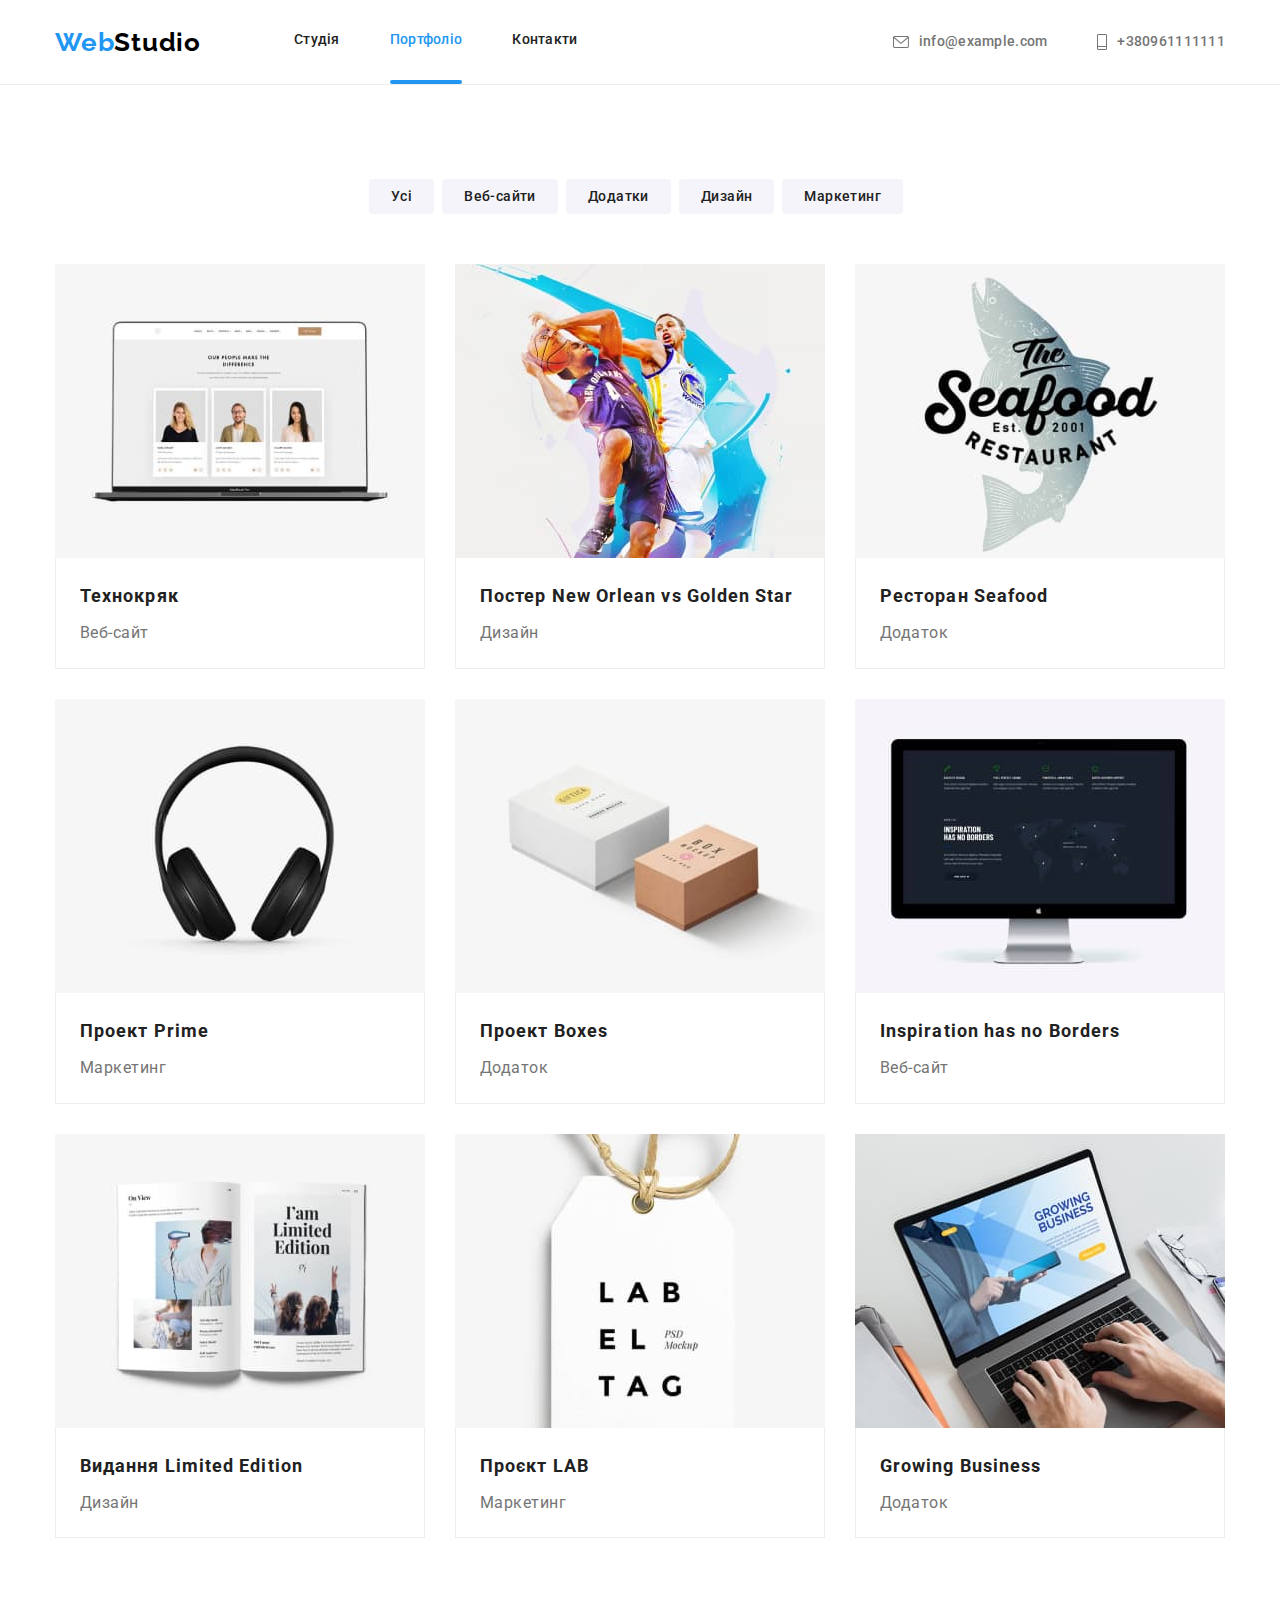
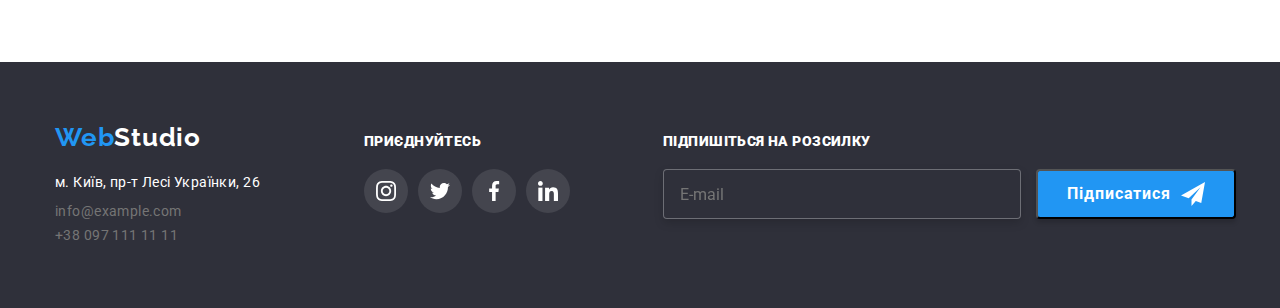
==== portfolio.html @ e0f7c29e "HW06_06092022" ====
<!DOCTYPE html>
<html lang="uk">

<head>
    <meta charset="UTF-8">
    <meta http-equiv="X-UA-Compatible" content="IE=edge">
    <meta name="viewport" content="width=device-width, initial-scale=1.0">
    <title>Головна</title>

    <link rel="preconnect" href="https://fonts.googleapis.com">
    <link rel="preconnect" href="https://fonts.gstatic.com" crossorigin>
    <link
        href="https://fonts.googleapis.com/css2?family=Raleway:wght@700&family=Roboto:wght@400;500;700;900&display=swap"
        rel="stylesheet">
    <link rel="stylesheet"
        href="https://cdnjs.cloudflare.com/ajax/libs/modern-normalize/1.1.0/modern-normalize.min.css">
    <link rel="stylesheet" href="./css/styles.css">
</head>


    <!-- Оглавление -->
    <header class="header portfolio">
        <div class="container header-container">
            <nav class="navigation">
                <a href="" class="webstudio"><span class="web">Web</span><span class="studio">Studio</span></a>
                <ul class="nav-list">
                    <li class="nav-listitem"><a href="./index.html" class="href">Студія</a></li>
                    <li class="nav-listitem"><a href="./portfolio.html" class="href current">Портфоліо</a></li>
    
                    <li class="nav-listitem"><a href="/" class="href">Контакти</a></li>
    
                </ul>
            </nav>
    
            <ul class="nav-listcontacts">
                <li class="email">
    
                    <a href="mailto:info@example.com" class="contacts">
                        <svg class="envelope contacts" width="16" height="12">
                            <use href="./images/sprite.svg#icon-envelope">
                            </use>
                        </svg>
                        info@example.com</a>
    
                </li>
    
                <li class="tel">
    
                    <a href="tel:0961111111" class="contacts">
                        <svg class="smartphone contacts" width="10" height="16">
                            <use href="./images/sprite.svg#icon-smartphone">
                            </use>
                        </svg>
                        +380961111111
                    </a>
                </li>
            </ul>
        </div>
    </header>


    <main class="main-portfolio">
        <!-- Види послуг -->
        <section class="section section-portfolio">
        <div class="container"> 
            <h1 hidden> Наші проекти</h1>
            <ul class="button-types">
                <li class="buttons"><button type="button" class="button-other">Усі</button></li>
                <li class="buttons"><button type="button" class="button-other">Веб-сайти</button></li>
                <li class="buttons"><button type="button" class="button-other">Додатки</button></li>
                <li class="buttons"><button type="button" class="button-other">Дизайн</button></li>
                <li class="buttons"><button type="button" class="button-other">Маркетинг</button></li>
            </ul>
               <!-- Проекты -->
        <ul class="work-examples">
            <li class="work-items">
                <a class="work-items-wrapper" href="">
                    <div class="blue-icon-overlay">
                        <p class="blue-icon-text">
                    Ресурс пропонує комплексні пропозиції з різним рівнем функціоналу та сервісів. 
                    Все це дозволить відвідувачу отримати вичерпні відомості про компанію чи приватну особу.
                        </p>

                         <img src="./images/imgTechno.jpg" alt="Технокряк" width="370" height="294"/>
                    </div>
                        <div class="workitems-wrapper"> 
                    <h2 class="work-name">Технокряк</h2>
                    <p class="work-type">Веб-сайт</p>
                        </div>
              
                </a>
         
            </li>
            <li class="work-items">
                <a class="work-items-wrapper" href=""> 
                    <div class="blue-icon-overlay">
                        <p class="blue-icon-text">
                        Ресурс пропонує комплексні пропозиції з різним рівнем функціоналу та сервісів.
                        Все це дозволить відвідувачу отримати вичерпні відомості про компанію чи приватну особу.
                        </p>
 
                        <img src="./images/imgNewOrlean.jpg" alt="Постер New Orlean vs Golden Star" width="370" height="294"/>
                    </div>
                        <div class="workitems-wrapper">
                    <h2  class="work-name">Постер New Orlean vs Golden Star</h2>
                    <p class="work-type">Дизайн</p>
                        </div>

                 </a>
            </li>
            <li class="work-items">
                <a class="work-items-wrapper" href="">

                    <div class="blue-icon-overlay">
                        <p class="blue-icon-text">
                            Ресурс пропонує комплексні пропозиції з різним рівнем функціоналу та сервісів.
                            Все це дозволить відвідувачу отримати вичерпні відомості про компанію чи приватну особу.
                        </p>

                    <img src="./images/imgSeafood.jpg" alt="Ресторан Seafood" width="370" height="294"/>
                    </div>
                        <div class="workitems-wrapper"> 
                    <h2  class="work-name">Ресторан Seafood</h2>
                    <p class="work-type">Додаток</p>
                    
                        </div>

                </a>
            </li>

            <li class="work-items">
                <a class="work-items-wrapper" href="">
                    <div class="blue-icon-overlay">
                        <p class="blue-icon-text">
                            Ресурс пропонує комплексні пропозиції з різним рівнем функціоналу та сервісів.
                            Все це дозволить відвідувачу отримати вичерпні відомості про компанію чи приватну особу.
                        </p>

                    <img src="./images/imgPrime.jpg" alt="Проект Prime" width="370" height="294"/>
                    </div>

                        <div class="workitems-wrapper">
                    <h2 class="work-name">Проект Prime</h2>
                    <p class="work-type">Маркетинг</p>  
                    
                         </div>
                    
                </a>
            </li>

            <li class="work-items">
                <a class="work-items-wrapper" href="">

                    <div class="blue-icon-overlay">
                        <p class="blue-icon-text">
                            Ресурс пропонує комплексні пропозиції з різним рівнем функціоналу та сервісів.
                            Все це дозволить відвідувачу отримати вичерпні відомості про компанію чи приватну особу.
                        </p>

                    <img src="./images/imgBoxes.jpg" alt="Проект Boxes" width="370" height="294"/>
                    </div>
                        <div class="workitems-wrapper">
                    <h2  class="work-name">Проект Boxes</h2>
                    <p class="work-type">Додаток</p>
                        </div>
                   
                </a>
            </li>

            <li class="work-items">
                <a class="work-items-wrapper" href="">
                    <div class="blue-icon-overlay">
                        <p class="blue-icon-text">
                            Ресурс пропонує комплексні пропозиції з різним рівнем функціоналу та сервісів.
                            Все це дозволить відвідувачу отримати вичерпні відомості про компанію чи приватну особу.
                        </p>

                    <img src="./images/imgInspiration.jpg" alt="Inspiration has no Borders" width="370" height="294"/>
                    </div>
                        <div class="workitems-wrapper">
                    <h2  class="work-name">Inspiration has no Borders</h2>
                    <p class="work-type">Веб-сайт</p>
                        </div>
                    
                 </a>
            </li>
            <li class="work-items">
                <a class="work-items-wrapper" href="">
                    <div class="blue-icon-overlay">
                        <p class="blue-icon-text">
                            Ресурс пропонує комплексні пропозиції з різним рівнем функціоналу та сервісів.
                            Все це дозволить відвідувачу отримати вичерпні відомості про компанію чи приватну особу.
                        </p>

                    <img src="./images/imgLimitedEdition.jpg" alt="Издание Limited Edition" width="370" height="294"/>
                    </div>
                        <div class="workitems-wrapper">
                    
                    <h2  class="work-name">Видання Limited Edition</h2>
                    <p class="work-type">Дизайн</p>
                        </div>
                   
                </a>
            </li>
            <li class="work-items">
                <a class="work-items-wrapper" href="">
                    <div class="blue-icon-overlay">
                        <p class="blue-icon-text">
                            Ресурс пропонує комплексні пропозиції з різним рівнем функціоналу та сервісів.
                            Все це дозволить відвідувачу отримати вичерпні відомості про компанію чи приватну особу.
                        </p>
                     
                    <img src="./images/imgLab.jpg" alt="Проект LAB" width="370" height="294"/>
                    </div>
                            <div class="workitems-wrapper">
                    <h2  class="work-name">Проєкт LAB</h2>
                    <p class="work-type">Маркетинг</p>
                            </div>
                </a>
            </li>

            <li class="work-items">
                <a class="work-items-wrapper" href="">

                    <div class="blue-icon-overlay">
                        <p class="blue-icon-text">
                            Ресурс пропонує комплексні пропозиції з різним рівнем функціоналу та сервісів.
                            Все це дозволить відвідувачу отримати вичерпні відомості про компанію чи приватну особу.
                        </p>

                    <img src="./images/imgGrowBusiness.jpg" alt="Growing Business" width="370" height="294"/>
                    </div>
                        <div class="workitems-wrapper">
                <h2  class="work-name">Growing Business</h2>
                <p class="work-type">Додаток</p>
                         </div>
               
            </a>
            </li>
        </ul>

        </div>
        </section> 


    </main>
    
        <footer class="footer">
        
            <div class="footer-container container">
                <div class="href-and-adress">
                    <a href="" class="webstudio"><span class="web">Web</span><span class="studiofooter">Studio</span></a>
        
                    <address>
                        <ul class="nav-footer">
                            <li class="address">м. Київ, пр-т Лесі Українки, 26</li>
                            <li><a class="contacts-footer" href="mailto:info@example.com">info@example.com</a></li>
                            <li><a class="contacts-footer" href="tel:+380961111111">+38 097 111 11 11</a></li>
                        </ul>
                    </address>
                </div>
        
                <div class="footer-sections">
        
                    <div class="section-join">
                        <p class="header-join"><strong>Приєднуйтесь</strong></p>
                        <ul class="social-list list">
                            <li class="social-list-items">
                                <a class="social-list-link" href="">
                                    <svg class="social-list-icon" width="20" height="20">
                                        <use href="./images/sprite.svg#icon-insta"></use>
                                    </svg>
                                </a>
                            </li>
                            <li class="social-list-items">
                                <a class="social-list-link" href="">
                                    <svg class="social-list-icon" width="20" height="20">
                                        <use href="./images/sprite.svg#icon-twitter"></use>
                                    </svg>
                                </a>
                            </li>
                            <li class="social-list-items">
                                <a class="social-list-link" href="">
                                    <svg class="social-list-icon" width="20" height="20">
                                        <use href="./images/sprite.svg#icon-fb"></use>
                                    </svg>
                                </a>
                            </li>
                            <li class="social-list-items">
                                <a class="social-list-link" href="">
                                    <svg class="social-list-icon" width="20" height="20">
                                        <use href="./images/sprite.svg#icon-ldn"></use>
                                    </svg>
                                </a>
                            </li>
                        </ul>
                    </div>
        
                </div>
        
                <div class="section-subscription">
                    <p class="header-join">
                        <strong>Підпишіться на розсилку</strong>
                    </p>
                    <div class="subscription-form-wrapper">
                        <form class="subscription-form">
        
                            <label>
                                <input name="user-e-mail" class="subscription-form-input" type="email" placeholder="E-mail"
                                    required />
        
                            </label>
                        </form>
                        <button class="button-subscribe">
                            <span class="button-subscribe-text">Підписатися</span>
                            <svg class="icon-sent" width="24" height="24">
                                <use href="./images/sprite.svg#icon-sent">
                                </use>
                            </svg>
                        </button>
        
                    </div>
        
                </div>
            </div>
        </footer>
        
</body>
</html>
---- css/styles.css ----
a { text-decoration: none;}
ul {list-style: none;}
li {list-style: none;}
:root {
    --weblogo-color: #2196F3;
    --text-color: #000000;
    --background:#FFFFFF;
    --portcontacts-color: #212121;
    --tel-color:  #757575;
    --sectionbackgroung: #F5F4FA;
    --solutionbackground-color: #2F303A;
    --iconbackground: F5F4FA;
    --iconcolor: #AFB1B8;
    --border-color: #ECECEC;
}
body {
font-family: Roboto, sans-serif;
font-size: 14px;
letter-spacing: 0.03em;
color: var(--text-color);
background: var(--background);
}

h1,
h2,
h3,
p {
margin-top: 0;
margin-bottom: 0;
}

ul {
margin-top: 0;
margin-bottom: 0;
padding-left: 0;
}

img {
display: block;
}

/* Вся секция - Шапка: */
.container {
width: 1200px;
padding-left: 15px;
padding-right: 15px;
margin-left: auto;
margin-right: auto;
}
.section {
padding-top: 94px;
padding-bottom: 94px;
}

.header-container {
    display: flex;
    font-weight: 500;
    letter-spacing: 0.02em;
    line-height: 1.14;
}

.portfolio {
    border-bottom: 1px solid var(--border-color);
}

.navigation {
    display: flex;
    align-items: center;
}

.nav-list {
    padding-top: 32px;
    display: flex;
    gap: 50px;
}

.nav-listitem {
    display: flex;
    justify-content: center;
}
.nav-listcontacts {
    display: flex;
    align-items: center;
    margin-left: auto;
}

.href:focus,
.href:hover {
    color: var(--weblogo-color);
    transition: fill 250ms cubic-bezier(0.4, 0, 0.2, 1);
}

.href {
    color: var(--portcontacts-color);

}

.current::after {
    display: block;
    height: 4px;
    background-color: #2196F3;
    content: '';
    border-radius: 2px;
    margin-top: 32px;
}


/*Шапка- лого */
.webstudio {
    margin-right: 93px;
    font-family: Raleway;
    font-weight: 700;
    font-size: 26px;
    line-height: 1.19;
    letter-spacing: 00.03em;
}

.web {
    color: var(--weblogo-color)
}

.studio {
    color: var(--text-color);
}

.studio>footer {
    color: var(--text-color);
}

.envelope,
.smartphone {
    margin-right: 10px;
    fill: var(--tel-color);
}

.contacts:hover,
.contacts:focus {
    color: var(--weblogo-color);
    transition: fill 250ms cubic-bezier(0.4, 0, 0.2, 1);
}

.contacts:hover .envelope,
.contacts:focus .envelope {
    fill: var(--weblogo-color);
    transition: fill 250ms cubic-bezier(0.4, 0, 0.2, 1);
}

.contacts:hover .smartphone,
.contacts:focus .smartphone {
    fill: var(--weblogo-color);
    transition: fill 250ms cubic-bezier(0.4, 0, 0.2, 1);
}

.email {
    margin-left: auto;
    margin-right: 50px;
}

.contacts {
    display: flex;
    align-items: center;
    font-weight: 500;
    color: var(--tel-color);
    letter-spacing: 0.02em;
    line-height: 1.14;
}

.email,
.tel {
    display: flex;
    align-items: center;
}

/* Overlay styles */
.overlay {
    max-width: 1600px;
    height: 480px;
    margin-left: auto;
    margin-right: auto;
    background-image: linear-gradient(
    to right, 
    rgba(47, 48, 58, 0.4),
    rgba(47, 48, 58, 0.4)
    ),
    url(../images/Imgpic-hero.jpg);
    background-repeat: no-repeat;
    background-size: cover;
    background-position: center;
    background-color: var(--solutionbackground-color);
}

/* Блок эффективные решения - заказать услугу */

.solution {
    background-image: linear-gradient( 
    rgba(0, 0, 0, 0.4),
    rgba(0, 0, 0, 0.4)), url(../images/Imgpic-hero.jpg);
    background-color: var(--solutionbackground-color);
    max-width: 1600px;
    padding-top: 200px;
    padding-bottom: 200px;
    text-align: center;
    background-size: cover;
    margin: 0 auto;
}

.solution-text {
    width: 696px;
    margin:auto;
    margin-bottom: 30px;
    font-size: 44px;
    font-weight: 900;
    line-height: 1.36;
    text-align: center;
    letter-spacing: 0.06em;
    text-transform: uppercase;
    color: var(--background); }

/* Кнопка "Заказать услугу" */

button { 
cursor: pointer;
}

.button-orderservice {
    min-width: 200px;
    font-size: 16px;
    background: var(--weblogo-color);
    color: var(--background);
    padding: 10px 32px;
    border: none;
    border-radius: 4px;
    letter-spacing: 0.06em;
    font-weight: 700;
    line-height: 1.62;
    box-shadow: 0px 4px 4px rgba(0, 0, 0, 0.15);

}

/* Наши преимущества стили */
.advantages {
display: flex;
align-items: flex-start;
}

.advantage-items:not(:last-child) {
margin-right: 30px;
}
.advantage-items {
flex-basis: calc((100%-4*30px)/4);
}
.advantage-items_pic {
    display: flex;
    justify-content: center;
    align-items: center;
    background-color: #F5F4FA;
    height: 120px;
    width: 270px;
    margin-bottom: 30px;
    background-size: cover;
    flex-grow: 1;
    border-radius: 4px;}

.pic {
    position: relative;
    margin-left: auto;
    margin-right: auto;
    transition: fill 250ms cubic-bezier(0.4, 0, 0.2, 1);}

.pic:hover {
    fill: var(--weblogo-color);
    transition: fill 250ms cubic-bezier(0.4, 0, 0.2, 1);
}
.label {
    position: absolute;
    margin: 0px;
    bottom: 0px;
    left: 0px;
    right: 0px;
    padding-top: 27px;
    padding-bottom: 27px;
    background-color: rgba(47, 48, 58, 0.8);
    font-weight: 700;
    font-size: 14px;
    line-height: 1.14;
    text-align: center;
    letter-spacing: 0.05em;
    text-transform: uppercase;
    color: var(--background);
}
.advantage-header {
    margin-bottom: 10px;
    line-height: 1.14;
    font-size: 14px;
    text-transform: uppercase;
    color: var(--portcontacts-color);
    background-position: center;
    background-color: var(--iconbackground);
    border-radius: 4px;
}

.advantage-text {
    line-height: 1.71;
    color: var(--tel-color);
} 
.whatwedo {
    padding-top: 0px;
}
.pics {
    display: flex;
    align-items: center;
    justify-content: space-between;
}
/* Наша команда - стили */ 
.section-team {
    background: var(--sectionbackgroung);
}

.header-h {
    margin-bottom: 50px;
    font-size: 36px;
    line-height: 1.16;
    text-align: center;
    color: var(--portcontacts-color);
}

.team {
    display: flex;
    flex-wrap: wrap;
/* margin-left: -30px; */
}

.team-card {
    background-color: var(--background);
    box-shadow: 0px 1px 3px rgba(0, 0, 0, 0.12), 0px 1px 1px rgba(0, 0, 0, 0.14), 0px 2px 1px rgba(0, 0, 0, 0.2);
    border-radius: 0px 0px 4px 4px;
}
.team-card:not(:nth-child(4n)) {
    margin-right: 30px;
/* flex-basis: calc((100%-4*30px)/4); */
}
/* Стиль секции с тенью */

.teamcontent-wrapper {
    padding: 30px 32px;
    text-align: center;
    flex-basis: calc((100%-120px)/4);
}
.manager {
    margin-bottom: 10px;
    color: var(--portcontacts-color);
    font-size: 16px;
    font-weight: 500;
    line-height: 1.18;
    letter-spacing: 0.03em;
}

.position {
    color: var(--tel-color);
    font-size: 16px;
    line-height: 1.17;
    letter-spacing: 0.03em;
    margin-bottom: 16px;
}
/* Секция - Постоянные клиенты */
.social-list {
    display: flex;
    width: 206px;
    margin: auto;
    justify-content: space-between;
   
}
.social-list-link {
    display: flex;
    align-items: center;
    justify-content: center;
    width: 44px;
    height: 44px;
    border-radius: 50%;
    background-color: rgba(255, 255, 255, 0.1);
    fill: var(--iconcolor);
    transition: background-color 250ms cubic-bezier(0.4, 0, 0.2, 1);}

.section-join .social-list-link {
fill: var(--background);
}
.social-list-icon {
    transition: fill 250ms cubic-bezier(0.4, 0, 0.2, 1); 
}


.social-list-link:hover .social-list-icon,
.social-list-link:focus .social-list-icon {
    fill: var(--background); 
    transition: fill 250ms cubic-bezier(0.4, 0, 0.2, 1);   }
    
.social-list-link:hover,
.social-list-link:focus {
    background-color: var(--weblogo-color);
    transition: fill 250ms cubic-bezier(0.4, 0, 0.2, 1);
}

.clients {
    display: flex;
    flex-wrap: wrap;}

.clients-items {
    display: flex;
    align-items: center;
    justify-content: center;
    height: 92px;
    width: 170px;
    border: 1px solid #AFB1B8;
    border-radius: 4px;
    margin-right: 24px;
    fill:  #AFB1B8;
    transition: 
    fill 250ms cubic-bezier(0.4, 0, 0.2, 1),
    border 250ms cubic-bezier(0.4, 0, 0.2, 1);}

.clients-items:not(:nth-child(6n)){
    margin-right: 24px;
}
.clients-items:hover {
    fill: var(--weblogo-color);
    border: 1px solid var(--weblogo-color);
    transition: fill 250ms cubic-bezier(0.4, 0, 0.2, 1);
}

/*Футер-Вебстудия */
.footer {
    padding-top: 60px;
    padding-bottom: 60px;
    line-height: 1.71;
    background: var(--solutionbackground-color);
}


.studiofooter {
    color: var(--background);
}

.nav-footer {
    margin-top: 20px;
 }
/* Футер- Адрес */
address {
    font-style: normal;
}

    .address  {
        color: #FFFFFF;
        font-weight: 400;
        font-size: 14px;
        line-height: 1.17;
        letter-spacing: 0.03em;
        margin-bottom: 9px;
        }
    
    /* .contacts-footer:not(:last-child) {
        margin-bottom: 9px;
        } */
    
    .contacts-footer{
        font-weight: 400;
        font-size: 14px;
        line-height: 1.17;
        letter-spacing: 0.03em;
        color: var(--tel-color);
        margin-bottom: 9px;
       }
    
    .contacts-footer:hover {
        color: var(--weblogo-color);
        transition: fill 250ms cubic-bezier(0.4, 0, 0.2, 1);
    }
    
    /* Стили для потрфолио */
    
    .button-other:hover, .button-other:focus {
        background: var(--weblogo-color);
        color: var(--sectionbackgroung);
        box-shadow: 
        0px 3px 1px rgba(0, 0, 0, 0.1), 
        0px 1px 2px rgba(0, 0, 0, 0.08), 
        0px 2px 2px rgba(0, 0, 0, 0.12);
        transition: fill 250ms cubic-bezier(0.4, 0, 0.2, 1);
    }
    
    .button-other {
        font-size: 16px solid;
        font-weight: 500;
        line-height: 1.63;
        text-align: center;
        letter-spacing: 0.03em;
        color: var(--portcontacts-color);
        background: var(--sectionbackgroung);
        border-radius: 4px;
        border: none;
        padding: 6px 22px;}
    
    .buttons:not(:last-child) {
        margin-right: 8px;}
    .current {
        color: var(--weblogo-color);}
    
    .button-types {
        display: flex;
        align-items: flex-start;
        margin-top: 94px;
        margin-left: -8px;
        justify-content: center;
        margin-bottom: 50px;}
    
    .work-name {
        font-size: 18px;
        color: var(--portcontacts-color);
        letter-spacing: 0.06em;
        line-height: 2;
        margin-bottom: 4px;}
    
    .work-type {
        font-style: Regular;
        font-size: 16px;
        font-weight: 400;
        letter-spacing: 0.03em;
        line-height: 1.87;
        color: var(--tel-color);}
    
    .work-examples {
        display: flex;
        flex-wrap: wrap;
    }
    .work-items:not(:nth-child(3n)) {
        margin-right: 30px;
    }
    .work-items {
        margin-bottom: 30px;
    }
    .work-items:hover {
        box-shadow: 4px 4px 2px 1px #EEEEEE;
        transition: fill 250ms cubic-bezier(0.4, 0, 0.2, 1);
    }
    .workitems-wrapper {
        padding: 20px 24px;
        border-left: 1px solid #EEEEEE;
        border-right: 1px solid #EEEEEE;
        border-bottom: 1px solid #EEEEEE;
        }
    
    .footer-container {
        display: flex;
        align-items: baseline;
    }

    .footer-sections {
    display: flex;
    }
    .section-join {
        display: block;
        margin-left: 70px;
    }

    .section-subscription {
        display: block;
        margin-left: 93px;
    }

.subscription-form-wrapper {
    position: relative;
    display: flex;
    align-items: center;
    justify-content: center;
}
   .subscription-form {
    margin-right: 15px;
   }
.subscription-form-input {
    background-color: #2F303A;
    border: 1px solid rgba(255, 255, 255, 0.3);
    filter: drop-shadow(0px 4px 4px rgba(0, 0, 0, 0.15));
    border-radius: 4px;
    width: 358px;
    height: 50px;
    border-color: rgba(255, 255, 255, 0.3);
    color: #FFFFFF;
    padding-left: 16px;
    padding-top: 15px;
    padding-bottom: 15px;
    font-weight: 400;
    font-size: 16px;
    line-height: 1.25;
}

.button-subscribe {
    display: flex;
    justify-content: center;
    align-items: center;
    width: 200px;
    height: 50px;
    background: #2196F3;
    box-shadow: 0px 4px 4px rgba(0, 0, 0, 0.15);
    border-radius: 4px;
}
.button-subscribe-text {
    margin-right: 10px;
    font-weight: 700;
    font-size: 16px;
    line-height: 1.875;
    align-items: center;
    text-align: center;
    letter-spacing: 0.06em;
    color: #FFFFFF;
}

.header-join {
    font-family: 'Roboto';
    font-style: normal;
    font-weight: 700;
    font-size: 14px;
    line-height: 16px;
    letter-spacing: 0.03em;
    text-transform: uppercase;
    color: var(--background);
    margin-bottom: 20px;
}

.social-list-link:not(:last-child) {
    margin-right: 10px;
}

.work-items-wrapper {
    display: block;
    border: 1px rgba(238, 238, 238, 1);
}
    
.work-items-wrapper:hover,
.work-items-wrapper:focus {
    box-shadow: 0px 1px 1px rgba (0, 0, 0.12),
    0px 4px 4px rgba(0, 0, 0.06),
    1px 4px 6px rgba (0, 0, 0.16);
    transition: fill 250ms cubic-bezier(0.4, 0, 0.2, 1);
    }
        
.header-portfolio {
    margin-bottom: 94px;
    border: 1px solid #ECECEC;;
}
.section-portfolio {
    padding-top: 0px;
}

.backdrop {
    position: fixed;
    top: 0px;
    left: 0px;
    width: 100vw;
    height: 100vh;
    background-color: rgba(0, 0, 0, 0.2);
    transition: opacity 250ms linear, visibility 250ms linear;
}
.backdrop.is-hidden {
    opacity: 0;
    visibility: hidden;
    pointer-events: none;
}
.modal {
    position: absolute;
    top: 50%;
    left: 50%;
    transform: translate(-50%, -50%);
    width: 528px;
    /* height: 580px; */
    background-color: #FFFFFF;
    padding: 40px;
}
.modal-close-btn {
    position: absolute;
    display: flex;
    justify-content: center;
    align-items: center;
    top: 8px;
    right: 8px;
    width: 30px;
    height: 30px;
    border-radius: 50%;
    background: #FFFFFF;
    border: 1px solid rgba(0, 0, 0, 0.1);
    background-color: transparent;
    padding: 0;
    cursor: pointer;
}

.blue-icon-overlay {
    position: relative;
    overflow: hidden;
}

.work-items-wrapper:hover .blue-icon-text {
    transform: translateY(0);
    transition: transform 250ms cubic-bezier(0.4, 0, 0.2, 1);
}

.blue-icon-text {
    display: flex;
    justify-content: center;
    align-items: center;
    width: 100%;
    height: 100%;
    padding-right: 24px;
    padding-left: 24px;
    position: absolute;
    transform: translateY(100%);
    font-weight: 400;
    font-size: 18px;
    line-height: 1.56;
    background-color: rgba(33, 150, 243, 0.9);
    color: var(--background);
}
.contact-form-field {
    display: block;
}

.form-title {
    font-weight: 700;
    height: 23px;
    font-size: 20px;
    line-height: 23px;
    text-align: center;
    letter-spacing: 0.03em;
    color: #212121;
    margin-bottom: 12px;
}

.contact-form-input {
    height: 40px;
    width: 100%;
    border: 1px solid rgba(33, 33, 33, 0.2);
    border-radius: 4px;
    padding-left: 42px;
    fill: var(--weblogo-color);
 
}

.contact-form-input:hover,
.contact-form-message:hover {
    outline: none;
    border-color: var(--weblogo-color);
    transition: fill 250ms linear;
}

.contact-form-input:focus,
.contact-form-message:focus {
    outline: none;
    border-color: var(--weblogo-color);
}
.contact-form-input:focus + .svg-icon {
    fill: var(--weblogo-color);
    background-color: #2196F3;
    transition: fill 250ms linear;
}

.field-name-style {
    font-weight: 400;
    font-size: 12px;
    line-height: 1.17;
    letter-spacing: 0.01em;
    color: #757575;
}

.contact-input-form-wrapper {
    position: relative;
    display: block;
    margin-top: 4px;
    margin-bottom: 10px;
}

.contact-form-submit-btn {
    display: flex;
    align-items: center;
    text-align: center;
    background: #2196F3;
    border: none;
    box-shadow: 0px 4px 4px rgba(0, 0, 0, 0.15);
    border-radius: 4px;
    margin-top: 30px;
    margin-left: 124px;
}

.contact-form-submit-btn-text {
    font-weight: 700;
    font-size: 16px;
    line-height: 1.88;
    letter-spacing: 0.06em;
    color: #FFFFFF;
    padding: 10px 52px;
}

.contact-form-message {
    height: 120px;
    width: 100%;
    padding: 12px 16px;
    border: 1px solid rgba(33, 33, 33, 0.2);
    border-radius: 4px;
    resize: none;
    color:#000000;
}
.contact-form-message::placeholder {
    color: rgba(33, 33, 33, 0.2)
}

.svg-icon {
    position: absolute;
    top: 50%;
    left: 12px;
    transform: translateY(-50%);
    right: 15px;
    transition: fill 250ms linear;
}

.contact-form-checkbox-wrapper {
    margin-top: 20px;
    font-weight: 400;
    font-size: 14px;
    line-height: 1.71;
    letter-spacing: 0.03em;
    color: #757575;
}

.contact-form-checkbox {
    width: 16px;
    height: 15px;
    border-radius: 4px;
}

.contact-form-checkbox:checked + .contact-form-checkbox-label::before {
    background-image: url(../images/icon_tik.svg);
    background-repeat: no-repeat;
    background-size: contain;
    background-position: 3px 4px;
}

.contact-form-checkbox:focus +.contact-form-checkbox-label::before {
    outline: 1px solid var(--weblogo-color);
}
.contact-form-checkbox-label {
    display: flex;
    align-items: center;
}

.contact-form-checkbox-label::before {
    display: inline-block;
    content: '';
    width: 18px;
    height: 18px;
    background: rgba(33, 150, 243, 1);
    border-radius: 2px;
    cursor: pointer;
    margin-left: 15px;
    margin-right: 7px;

}
.policy-details {
    text-decoration: underline;
    color: rgba(33, 150, 243, 1);
}

.visually-hidden {
    position: absolute;
    width: 1px;
    height: 1px;
    margin: -1px;
    border: 0;
    padding: 0;
    white-space: nowrap;
    clip-path: inset(100%);
    clip: rect(0 0 0 0);
    overflow: hidden;
}
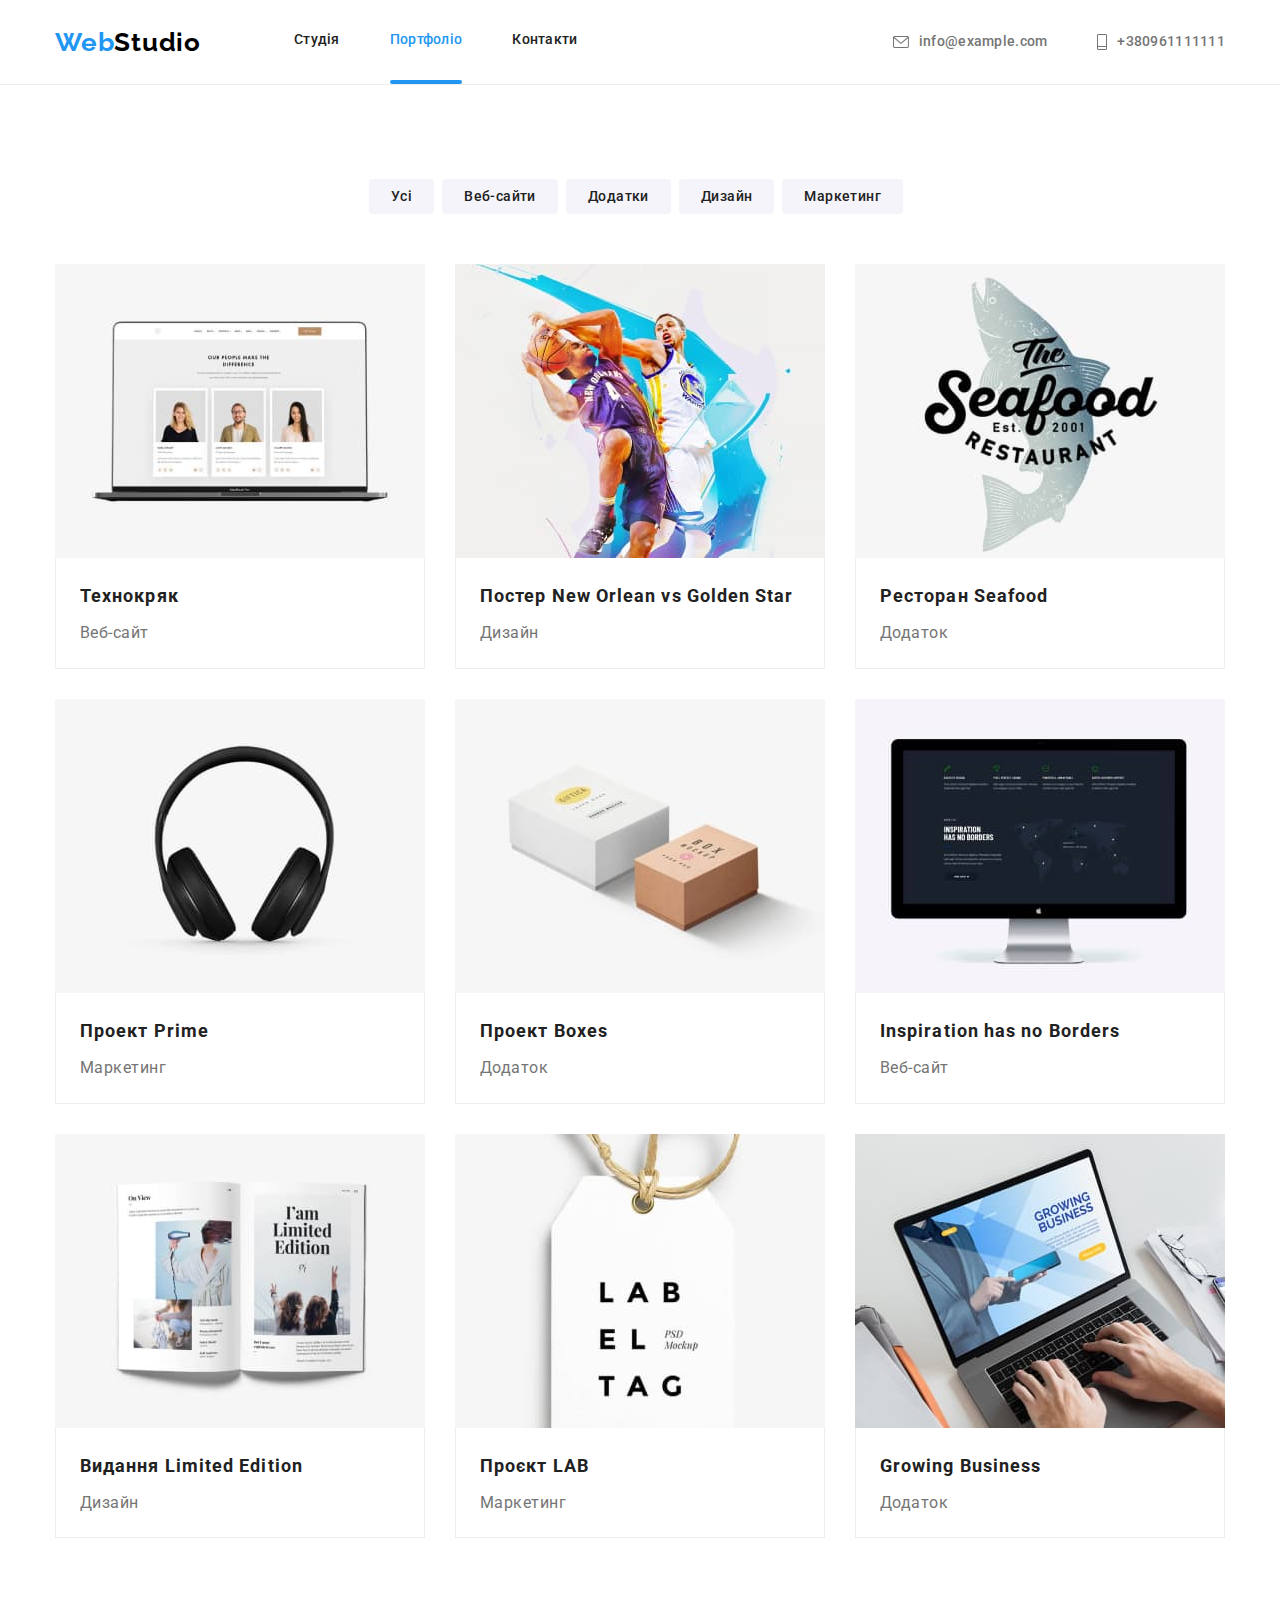
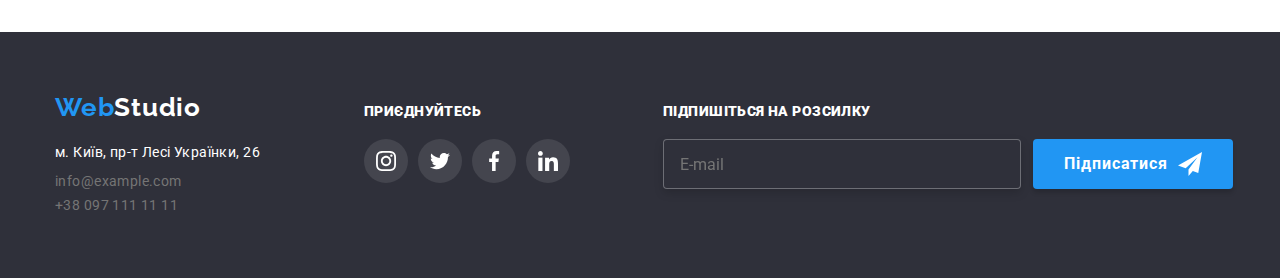
==== commit 15931891: "HW06_13092022" ====
--- a/portfolio.html
+++ b/portfolio.html
@@ -303,22 +303,24 @@
                         <strong>Підпишіться на розсилку</strong>
                     </p>
                     <div class="subscription-form-wrapper">
-                        <form class="subscription-form">
-        
+                        <form class="subscription-form" action="javascript:void(0)">
                             <label>
-                                <input name="user-e-mail" class="subscription-form-input" type="email" placeholder="E-mail"
-                                    required />
-        
+                                <input name="user-e-mail" class="subscription-form-input" type="email" placeholder="E-mail" required />
+                
                             </label>
+                
+                            <button class="button-subscribe">
+                
+                                <span class="button-subscribe-text">Підписатися</span>
+                                <svg class="icon-sent" width="24" height="24">
+                                    <use href="./images/sprite.svg#icon-sent">
+                                    </use>
+                                </svg>
+                
+                            </button>
+                
                         </form>
-                        <button class="button-subscribe">
-                            <span class="button-subscribe-text">Підписатися</span>
-                            <svg class="icon-sent" width="24" height="24">
-                                <use href="./images/sprite.svg#icon-sent">
-                                </use>
-                            </svg>
-                        </button>
-        
+                
                     </div>
         
                 </div>
--- a/css/styles.css
+++ b/css/styles.css
@@ -534,7 +534,7 @@
     .work-items:not(:nth-child(3n)) {
         margin-right: 30px;
     }
-    .work-items {
+    .work-items:nth-child(-n + 6) {
         margin-bottom: 30px;
     }
     .work-items:hover {
@@ -562,19 +562,15 @@
     }
 
     .section-subscription {
-        display: block;
         margin-left: 93px;
     }
 
-.subscription-form-wrapper {
-    position: relative;
+.subscription-form {
     display: flex;
     align-items: center;
     justify-content: center;
 }
-   .subscription-form {
-    margin-right: 15px;
-   }
+
 .subscription-form-input {
     background-color: #2F303A;
     border: 1px solid rgba(255, 255, 255, 0.3);
@@ -593,14 +589,19 @@
 }
 
 .button-subscribe {
-    display: flex;
-    justify-content: center;
-    align-items: center;
+    margin-left: 12px;
     width: 200px;
     height: 50px;
     background: #2196F3;
     box-shadow: 0px 4px 4px rgba(0, 0, 0, 0.15);
     border-radius: 4px;
+    border: none;
+}
+
+.button-subscribe {
+    display: flex;
+    align-items: center;
+    justify-content: center;
 }
 .button-subscribe-text {
     margin-right: 10px;
@@ -625,6 +626,7 @@
     margin-bottom: 20px;
 }
 
+
 .social-list-link:not(:last-child) {
     margin-right: 10px;
 }
@@ -691,6 +693,10 @@
     cursor: pointer;
 }
 
+.modal-close-btn:hover {
+    fill: var(--weblogo-color);
+    transition: fill 250ms linear;
+}
 .blue-icon-overlay {
     position: relative;
     overflow: hidden;
@@ -717,9 +723,6 @@
     background-color: rgba(33, 150, 243, 0.9);
     color: var(--background);
 }
-.contact-form-field {
-    display: block;
-}
 
 .form-title {
     font-weight: 700;
@@ -738,12 +741,11 @@
     border: 1px solid rgba(33, 33, 33, 0.2);
     border-radius: 4px;
     padding-left: 42px;
-    fill: var(--weblogo-color);
- 
 }
 
 .contact-form-input:hover,
 .contact-form-message:hover {
+    fill: var(--weblogo-color);
     outline: none;
     border-color: var(--weblogo-color);
     transition: fill 250ms linear;
@@ -753,10 +755,15 @@
 .contact-form-message:focus {
     outline: none;
     border-color: var(--weblogo-color);
-}
+    transition: border-color 250ms linear;
+}
+
 .contact-form-input:focus + .svg-icon {
     fill: var(--weblogo-color);
-    background-color: #2196F3;
+    transition: fill 250ms linear;
+}
+.contact-form-input:hover + .svg-icon {
+    fill: var(--weblogo-color);
     transition: fill 250ms linear;
 }
 
@@ -836,13 +843,14 @@
 .contact-form-checkbox:checked + .contact-form-checkbox-label::before {
     background-image: url(../images/icon_tik.svg);
     background-repeat: no-repeat;
-    background-size: contain;
+    background-size: 11px 8px;
     background-position: 3px 4px;
-}
-
-.contact-form-checkbox:focus +.contact-form-checkbox-label::before {
+  
+}
+
+.contact-form-checkbox:focus + .contact-form-checkbox-label::before {
     outline: 1px solid var(--weblogo-color);
-}
+    }
 .contact-form-checkbox-label {
     display: flex;
     align-items: center;
@@ -851,8 +859,8 @@
 .contact-form-checkbox-label::before {
     display: inline-block;
     content: '';
-    width: 18px;
-    height: 18px;
+    width: 16px;
+    height: 15px;
     background: rgba(33, 150, 243, 1);
     border-radius: 2px;
     cursor: pointer;
